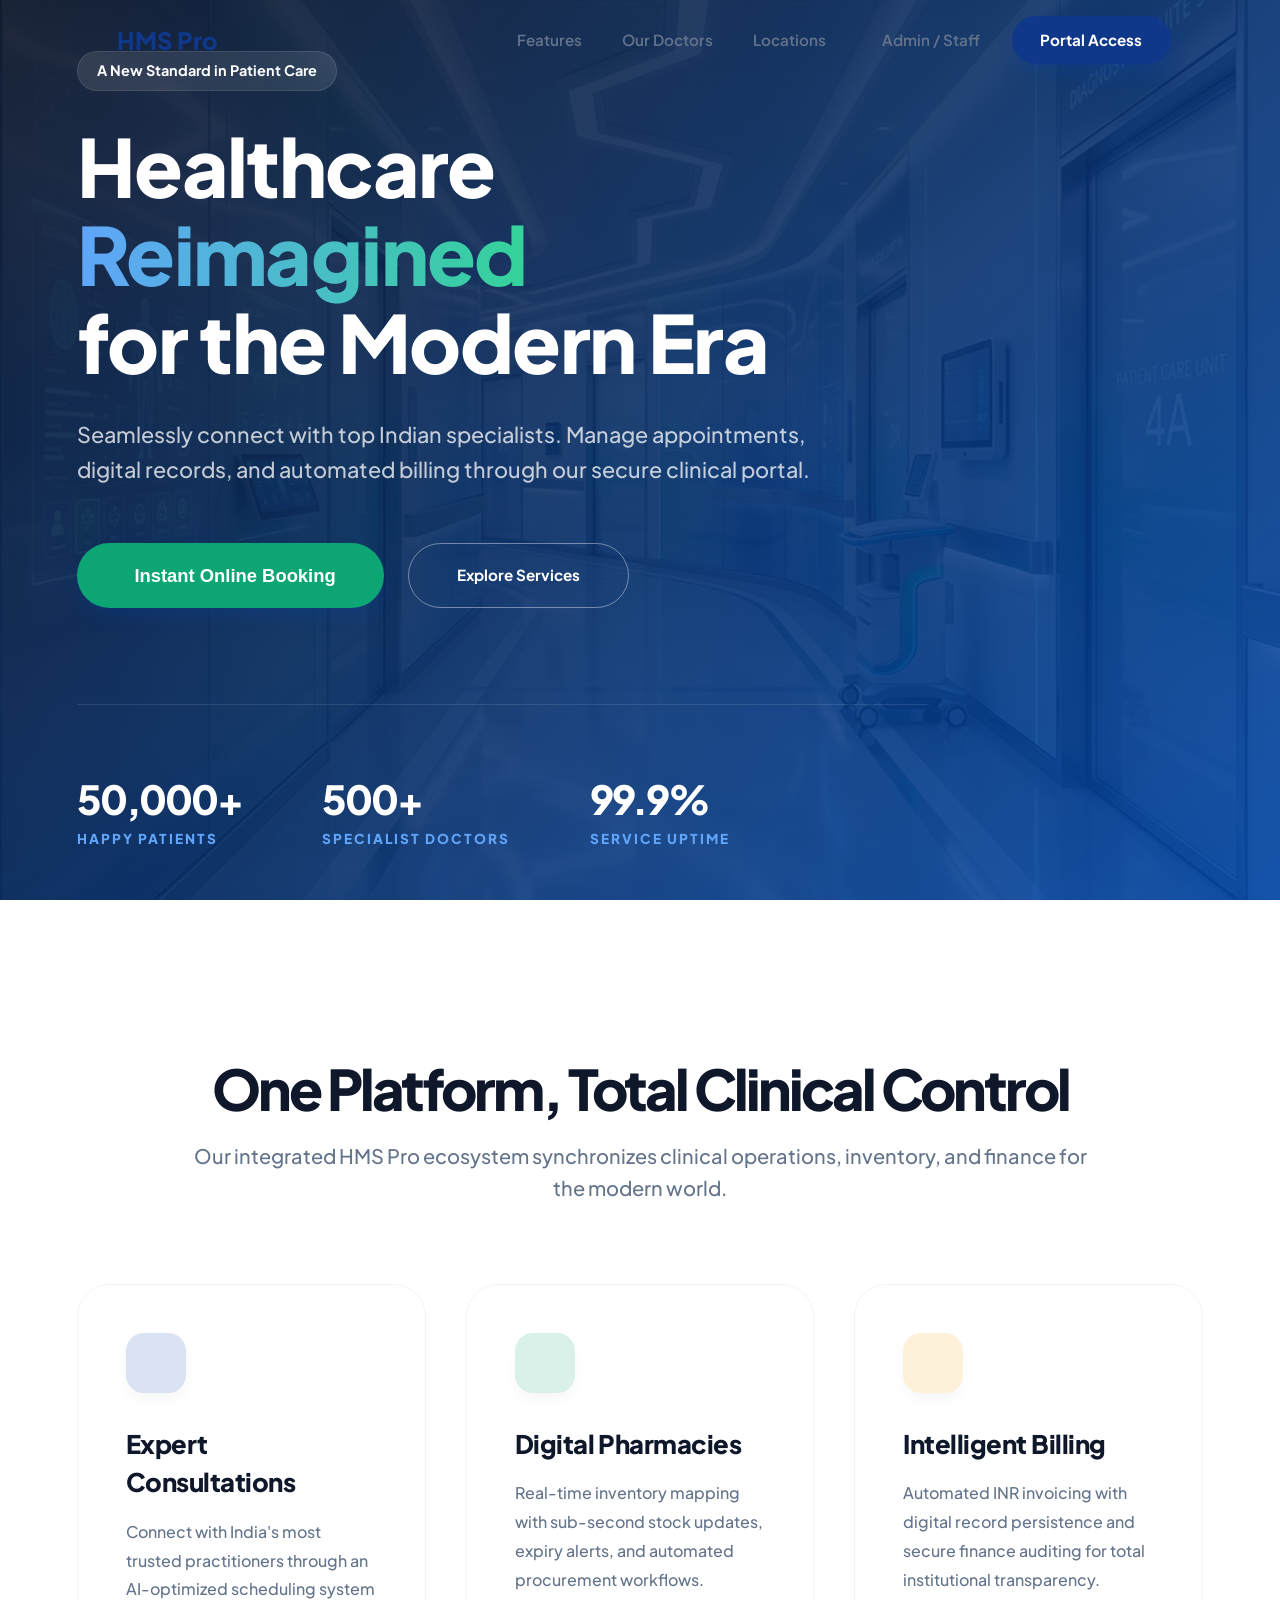
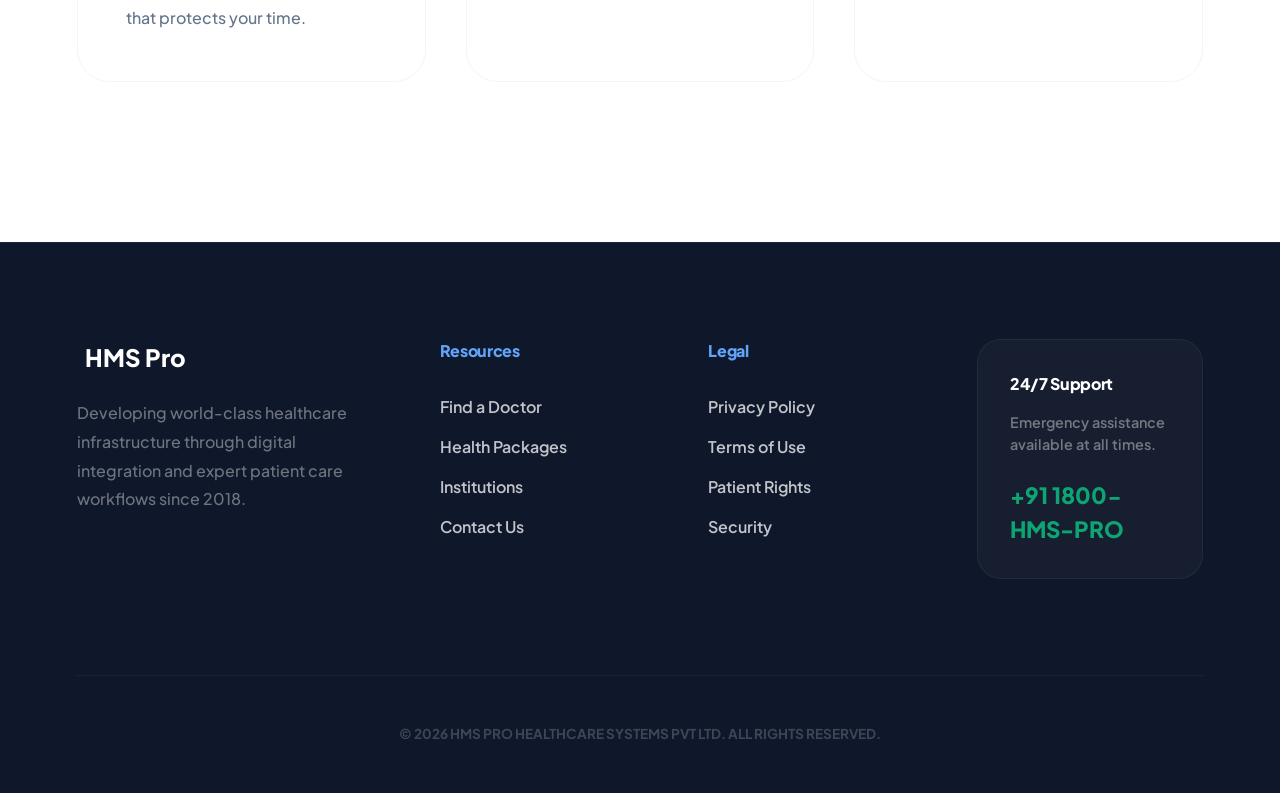
==== index.html @ 2c7e53ae "Initial commit - Hospital Management System" ====
<!DOCTYPE html>
<html lang="en">

<head>
    <meta charset="UTF-8">
    <meta name="viewport" content="width=device-width, initial-scale=1.0">
    <meta name="description"
        content="HMS Pro - Premium Indian Healthcare Management System. Book appointments with top specialists online.">
    <title>HMS Pro | Premium Indian Healthcare</title>
    <link href="https://fonts.googleapis.com/css2?family=Plus+Jakarta+Sans:wght@400;500;600;700;800&display=swap"
        rel="stylesheet">
    <link rel="stylesheet" href="style.css">
    <link rel="stylesheet" href="https://unicons.iconscout.com/release/v4.0.0/css/line.css">
</head>

<body style="display: block;">
    <!-- Navigation -->
    <nav class="sticky-nav" id="main-nav">
        <div class="container flex-between">
            <a href="#" class="hero-logo">
                <i class="uil uil-medkit"></i> HMS Pro
            </a>
            <div class="nav-links">
                <a href="#features" class="nav-link">Features</a>
                <a href="#about" class="nav-link">Our Doctors</a>
                <a href="#contact" class="nav-link">Locations</a>
                <div style="display: flex; gap: 1rem; align-items: center;">
                    <a href="login.html" class="nav-link" style="padding: 0.6rem 1rem;">Admin / Staff</a>
                    <a href="login.html" class="btn btn-primary" id="portal-access-btn">
                        Portal Access
                    </a>
                </div>
            </div>
        </div>
    </nav>

    <!-- Hero Section -->
    <header class="hero">
        <div class="hero-image-overlay"
            style="background: linear-gradient(135deg, rgba(15, 23, 42, 0.92), rgba(0, 71, 171, 0.85)), url('assets/hero-bg.png') center/cover;">
        </div>

        <div class="hero-content animate-fade-in-up">
            <div class="hero-tag">A New Standard in Patient Care</div>
            <h1>Healthcare <span>Reimagined</span><br>for the Modern Era</h1>
            <p
                style="color: rgba(255, 255, 255, 0.75); font-size: 1.35rem; max-width: 750px; margin-bottom: 3.5rem; line-height: 1.6; font-weight: 500;">
                Seamlessly connect with top Indian specialists. Manage appointments, digital records,
                and automated billing through our secure clinical portal.
            </p>
            <div class="hero-actions">
                <button class="btn btn-primary" id="instant-booking-btn"
                    style="padding: 1.25rem 3rem; font-size: 1.15rem; background: var(--success);"
                    onclick="HMS.openModal('booking-modal')">
                    <i class="uil uil-plus-circle"></i> Instant Online Booking
                </button>
                <a href="#features" class="btn btn-outline"
                    style="color: white; border-color: rgba(255, 255, 255, 0.4); padding: 1.25rem 3rem;">
                    Explore Services
                </a>
            </div>

            <!-- Hero Stats Row -->
            <div
                style="display: flex; gap: 5rem; margin-top: 6rem; border-top: 1px solid rgba(255,255,255,0.1); padding-top: 4rem;">
                <div class="stat-item">
                    <h3 style="color: white; font-size: 2.5rem; font-weight: 800; letter-spacing: -2px;">50,000+</h3>
                    <p style="color: #60A5FA; font-size: 0.85rem; font-weight: 800; letter-spacing: 2px;">HAPPY PATIENTS
                    </p>
                </div>
                <div class="stat-item">
                    <h3 style="color: white; font-size: 2.5rem; font-weight: 800; letter-spacing: -2px;">500+</h3>
                    <p style="color: #60A5FA; font-size: 0.85rem; font-weight: 800; letter-spacing: 2px;">SPECIALIST
                        DOCTORS</p>
                </div>
                <div class="stat-item">
                    <h3 style="color: white; font-size: 2.5rem; font-weight: 800; letter-spacing: -2px;">99.9%</h3>
                    <p style="color: #60A5FA; font-size: 0.85rem; font-weight: 800; letter-spacing: 2px;">SERVICE UPTIME
                    </p>
                </div>
            </div>
        </div>
    </header>

    <!-- Features Section -->
    <section id="features" class="features-section">
        <div style="text-align: center; max-width: 900px; margin: 0 auto 5rem;" class="animate-fade-in-up">
            <h2
                style="font-size: 3.5rem; font-weight: 900; letter-spacing: -3px; margin-bottom: 1.5rem; line-height: 1;">
                One Platform, Total <span>Clinical</span> Control</h2>
            <p style="color: var(--text-secondary); font-size: 1.25rem; line-height: 1.6; font-weight: 500;">
                Our integrated HMS Pro ecosystem synchronizes clinical operations, inventory, and finance for the modern
                world.
            </p>
        </div>

        <div class="feature-grid">
            <div class="feature-card">
                <div class="icon-box" style="color: var(--primary); background: rgba(0, 71, 171, 0.15);">
                    <i class="uil uil-medkit"></i>
                </div>
                <h3 style="font-size: 1.6rem; font-weight: 800; margin-bottom: 1rem; color: var(--text-primary);">Expert
                    Consultations</h3>
                <p style="color: var(--text-secondary); line-height: 1.8; font-weight: 500;">Connect with India's most
                    trusted practitioners through an AI-optimized scheduling system that protects your time.</p>
            </div>
            <div class="feature-card">
                <div class="icon-box" style="color: var(--success); background: rgba(0, 163, 108, 0.15);">
                    <i class="uil uil-flask"></i>
                </div>
                <h3 style="font-size: 1.6rem; font-weight: 800; margin-bottom: 1rem; color: var(--text-primary);">
                    Digital Pharmacies</h3>
                <p style="color: var(--text-secondary); line-height: 1.8; font-weight: 500;">Real-time inventory mapping
                    with sub-second stock updates, expiry alerts, and automated procurement workflows.</p>
            </div>
            <div class="feature-card">
                <div class="icon-box" style="color: var(--warning); background: rgba(245, 158, 11, 0.15);">
                    <i class="uil uil-bill"></i>
                </div>
                <h3 style="font-size: 1.6rem; font-weight: 800; margin-bottom: 1rem; color: var(--text-primary);">
                    Intelligent Billing</h3>
                <p style="color: var(--text-secondary); line-height: 1.8; font-weight: 500;">Automated INR invoicing
                    with digital record persistence and secure finance auditing for total institutional transparency.
                </p>
            </div>
        </div>
    </section>

    <!-- Booking Modal Popup -->
    <div class="modal-overlay" id="booking-modal">
        <div class="modal-content booking-modal-content">
            <div class="modal-header-premium">
                <h3>Find Your Slot</h3>
                <p>Instant confirmation for your medical visit.</p>
                <button class="close-btn" onclick="HMS.closeModal('booking-modal')">&times;</button>
            </div>
            <div class="modal-body-premium">
                <form id="public-booking-form" class="booking-form">
                    <div class="form-group">
                        <label for="book-name">Patient Full Name</label>
                        <input type="text" id="book-name" class="form-control" placeholder="E.g. Sumit Patel" required>
                    </div>
                    <div class="form-row booking-form-row">
                        <div class="form-group">
                            <label for="book-age">Age</label>
                            <input type="number" id="book-age" class="form-control" placeholder="25" required min="0">
                        </div>
                        <div class="form-group">
                            <label for="book-gender">Gender</label>
                            <select id="book-gender" class="form-control" required>
                                <option value="Male">Male</option>
                                <option value="Female">Female</option>
                                <option value="Other">Other</option>
                            </select>
                        </div>
                    </div>
                    <div class="form-group">
                        <label for="book-contact">Mobile Number (Login Credential)</label>
                        <input type="tel" id="book-contact" class="form-control" placeholder="9876543210" required
                            pattern="[0-9]{10}">
                    </div>
                    <div class="form-group">
                        <label for="book-doctor">Specialist Doctor</label>
                        <select id="book-doctor" class="form-control" required title="Choose a doctor">
                            <option value="" disabled selected>Loading Surgeons & Physicians...</option>
                        </select>
                    </div>
                    <div class="form-row booking-form-row" style="margin-top: 1rem;">
                        <div class="form-group">
                            <label for="book-date">Preferred Date</label>
                            <input type="date" id="book-date" class="form-control" required>
                        </div>
                        <div class="form-group">
                            <label for="book-time">Select Time Slot</label>
                            <input type="time" id="book-time" class="form-control" required>
                        </div>
                    </div>
                    <button type="submit" class="btn btn-primary booking-submit-btn" id="submit-booking-btn">
                        <i class="uil uil-check-circle"></i> Secure Patient Slot
                    </button>
                    <p
                        style="text-align: center; margin-top: 1.5rem; font-size: 0.85rem; color: var(--text-secondary); font-weight: 600;">
                        Wait times are currently: <span style="color: var(--success);">~15 minutes</span>
                    </p>
                </form>
            </div>
        </div>
    </div>

    <!-- Toast Notification Container -->
    <div class="toast-container" id="toast-container"></div>

    <!-- Main Footer -->
    <footer
        style="background: #0f172a; padding: 6rem 6% 3rem; color: white; border-top: 1px solid rgba(255,255,255,0.05);">
        <div
            style="max-width: 1400px; margin: 0 auto; display: grid; grid-template-columns: 1.5fr 1fr 1fr 1.2fr; gap: 5rem;">
            <div>
                <a href="#" class="hero-logo" style="margin-bottom: 1.5rem; color: white;">
                    <i class="uil uil-medkit"></i> HMS Pro
                </a>
                <p style="color: rgba(255,255,255,0.4); line-height: 1.8; margin-bottom: 2rem; font-weight: 500;">
                    Developing world-class healthcare infrastructure through digital integration
                    and expert patient care workflows since 2018.
                </p>
                <div style="display: flex; gap: 1rem;">
                    <a href="#" style="color: rgba(255,255,255,0.85); font-size: 1.5rem;"><i
                            class="uil uil-facebook"></i></a>
                    <a href="#" style="color: rgba(255,255,255,0.85); font-size: 1.5rem;"><i
                            class="uil uil-twitter"></i></a>
                    <a href="#" style="color: rgba(255,255,255,0.85); font-size: 1.5rem;"><i
                            class="uil uil-instagram"></i></a>
                </div>
            </div>
            <div>
                <h4 style="font-weight: 800; margin-bottom: 2rem; color: #60A5FA;">Resources</h4>
                <div style="display: flex; flex-direction: column; gap: 1rem;">
                    <a href="#" style="color: rgba(255,255,255,0.75); text-decoration: none; font-weight: 600;">Find a
                        Doctor</a>
                    <a href="#" style="color: rgba(255,255,255,0.75); text-decoration: none; font-weight: 600;">Health
                        Packages</a>
                    <a href="#"
                        style="color: rgba(255,255,255,0.75); text-decoration: none; font-weight: 600;">Institutions</a>
                    <a href="#" style="color: rgba(255,255,255,0.75); text-decoration: none; font-weight: 600;">Contact
                        Us</a>
                </div>
            </div>
            <div>
                <h4 style="font-weight: 800; margin-bottom: 2rem; color: #60A5FA;">Legal</h4>
                <div style="display: flex; flex-direction: column; gap: 1rem;">
                    <a href="#" style="color: rgba(255,255,255,0.75); text-decoration: none; font-weight: 600;">Privacy
                        Policy</a>
                    <a href="#" style="color: rgba(255,255,255,0.75); text-decoration: none; font-weight: 600;">Terms of
                        Use</a>
                    <a href="#" style="color: rgba(255,255,255,0.75); text-decoration: none; font-weight: 600;">Patient
                        Rights</a>
                    <a href="#"
                        style="color: rgba(255,255,255,0.75); text-decoration: none; font-weight: 600;">Security</a>
                </div>
            </div>
            <div
                style="background: rgba(255,255,255,0.03); padding: 2rem; border-radius: 24px; border: 1px solid rgba(255,255,255,0.05);">
                <h4 style="font-weight: 800; margin-bottom: 1rem; color: white;">24/7 Support</h4>
                <p style="color: rgba(255,255,255,0.4); font-size: 0.9rem; margin-bottom: 1.5rem; font-weight: 600;">
                    Emergency assistance available at all times.</p>
                <div style="color: var(--success); font-size: 1.4rem; font-weight: 800;">+91 1800-HMS-PRO</div>
            </div>
        </div>
        <div
            style="text-align: center; margin-top: 6rem; padding-top: 3rem; border-top: 1px solid rgba(255,255,255,0.05); color: rgba(255,255,255,0.2); font-size: 0.85rem; font-weight: 700;">
            &copy; 2026 HMS PRO HEALTHCARE SYSTEMS PVT LTD. ALL RIGHTS RESERVED.
        </div>
    </footer>

    <!-- Scripts -->
    <script src="script.js"></script>
    <script>
        // Hero Navigation Scroll Effect
        window.addEventListener('scroll', () => {
            const nav = document.getElementById('main-nav');
            if (window.scrollY > 100) {
                nav.classList.add('scrolled');
            } else {
                nav.classList.remove('scrolled');
            }
        });
    </script>
</body>

</html>
---- style.css ----
/* 
  HMS Pro - Premium Healthcare Design System
  Aesthetic: Deep Indigo & Emerald (Trust & Vitality)
*/

:root {
  /* Color Palette - HSL for better control */
  --primary-hsl: 220, 80%, 30%;
  --primary: hsl(var(--primary-hsl));
  --primary-light: hsl(220, 80%, 50%);
  --primary-dark: hsl(220, 80%, 20%);
  
  --secondary: #0F172A; /* Deep Slate */
  --accent: #60A5FA;    /* Sky Blue */
  
  --success-hsl: 160, 85%, 35%;
  --success: hsl(var(--success-hsl));
  --success-light: hsl(160, 85%, 45%);
  
  --danger: #EF4444;
  --warning: #F59E0B;
  
  --background: #F8FAFC;
  --surface: #FFFFFF;
  --text-primary: #0F172A;
  --text-secondary: #64748B;
  --text-muted: #94A3B8;
  
  /* System Constants */
  --sidebar-width: 280px;
  --nav-height: 80px;
  --border-radius: 16px;
  --card-shadow: 0 10px 30px -10px rgba(0, 0, 0, 0.1);
  --glass: rgba(255, 255, 255, 0.7);
  --glass-border: rgba(255, 255, 255, 0.3);
}

/* Base Styles */
* {
  margin: 0;
  padding: 0;
  box-sizing: border-box;
}

body {
  font-family: 'Plus Jakarta Sans', sans-serif;
  background-color: var(--background);
  color: var(--text-primary);
  line-height: 1.5;
  overflow-x: hidden;
  transition: background 0.3s ease;
}

h1, h2, h3, h4 {
  font-weight: 800;
  letter-spacing: -0.02em;
}

a {
  text-decoration: none;
  transition: all 0.3s ease;
}

/* Utilities */
.container {
  width: 100%;
  max-width: 1400px;
  margin: 0 auto;
  padding: 0 2rem;
}

.flex-between {
  display: flex;
  justify-content: space-between;
  align-items: center;
}

.animate-fade-in-up {
  animation: fadeInUp 0.8s cubic-bezier(0.16, 1, 0.3, 1) forwards;
}

@keyframes fadeInUp {
  from { opacity: 0; transform: translateY(30px); }
  to { opacity: 1; transform: translateY(0); }
}

/* Buttons */
.btn {
  padding: 0.8rem 1.8rem;
  border-radius: 50px;
  font-weight: 700;
  cursor: pointer;
  display: inline-flex;
  align-items: center;
  gap: 0.6rem;
  font-size: 0.95rem;
  transition: all 0.4s cubic-bezier(0.175, 0.885, 0.32, 1.275);
  border: none;
}

.btn-primary {
  background: var(--primary);
  color: white;
  box-shadow: 0 10px 20px -5px rgba(0, 71, 171, 0.3);
}

.btn-primary:hover {
  transform: translateY(-3px);
  box-shadow: 0 15px 30px -5px rgba(0, 71, 171, 0.4);
}

.btn-success {
  background: var(--success);
  color: white;
}

.btn-outline {
  background: transparent;
  border: 1.5px solid rgba(0, 71, 171, 0.2);
  color: var(--primary);
}

/* Navigation */
.sticky-nav {
  position: fixed;
  top: 0;
  left: 0;
  right: 0;
  height: var(--nav-height);
  z-index: 1000;
  transition: all 0.4s ease;
  padding: 0 6%;
  display: flex;
  align-items: center;
}

.sticky-nav.scrolled {
  background: rgba(255, 255, 255, 0.8);
  backdrop-filter: blur(20px);
  box-shadow: 0 4px 30px rgba(0, 0, 0, 0.05);
  height: 70px;
}

.hero-logo {
  font-size: 1.5rem;
  font-weight: 800;
  color: var(--primary);
  display: flex;
  align-items: center;
  gap: 0.5rem;
}

.nav-links {
  display: flex;
  gap: 2.5rem;
  align-items: center;
}

.nav-link {
  color: #64748B;
  font-weight: 600;
  font-size: 0.95rem;
}

.nav-link:hover {
  color: var(--primary);
  opacity: 1;
}

/* Animations */
.animate-fade-in-up {
  animation: fadeInUp 0.8s cubic-bezier(0.16, 1, 0.3, 1) forwards;
}

@keyframes fadeInUp {
  from { opacity: 0; transform: translateY(30px); }
  to { opacity: 1; transform: translateY(0); }
}


/* Hero Section */
.hero {
  position: relative;
  min-height: 100vh;
  display: flex;
  align-items: center;
  padding: 0 6%;
  color: white;
  overflow: hidden;
}

.hero-image-overlay {
  position: absolute;
  top: 0;
  left: 0;
  width: 100%;
  height: 100%;
  z-index: -1;
}

.hero-content {
  max-width: 850px;
}

.hero-tag {
  display: inline-block;
  background: rgba(255,255,255,0.1);
  padding: 0.5rem 1.2rem;
  border-radius: 50px;
  font-size: 0.9rem;
  font-weight: 700;
  margin-bottom: 2rem;
  backdrop-filter: blur(10px);
  border: 1px solid rgba(255,255,255,0.1);
}

.hero h1 {
  font-size: 5rem;
  line-height: 1.1;
  margin-bottom: 2rem;
}

.hero h1 span {
  background: linear-gradient(to right, #60A5FA, #34D399);
  -webkit-background-clip: text;
  background-clip: text;
  -webkit-text-fill-color: transparent;
}

.hero-actions {
  display: flex;
  gap: 1.5rem;
}

/* Features */
.features-section {
  padding: 10rem 6%;
  background: white;
}

.feature-grid {
  display: grid;
  grid-template-columns: repeat(3, 1fr);
  gap: 2.5rem;
}

.feature-card {
  padding: 3rem;
  background: white;
  border-radius: 32px;
  border: 1px solid #F1F5F9;
  transition: all 0.4s ease;
}

.feature-card:hover {
  transform: translateY(-15px);
  box-shadow: 0 40px 60px -20px rgba(0, 0, 0, 0.08);
  border-color: rgba(0, 71, 171, 0.1);
}

.icon-box {
  width: 60px;
  height: 60px;
  border-radius: 18px;
  display: flex;
  align-items: center;
  justify-content: center;
  font-size: 1.85rem;
  margin-bottom: 2rem;
  box-shadow: 0 8px 16px -4px rgba(0,0,0,0.05);
}

/* Premium Modal */
.modal-overlay {
  position: fixed;
  top: 0;
  left: 0;
  width: 100%;
  height: 100%;
  background: rgba(15, 23, 42, 0.75);
  backdrop-filter: blur(12px);
  display: none;
  justify-content: center;
  align-items: center;
  z-index: 9999;
  opacity: 0;
  transition: opacity 0.4s ease;
  padding: 2rem 1rem;
}

.modal-content.booking-modal-content {
  background: white;
  width: 420px;
  max-width: 100%;
  max-height: 90vh;
  overflow-y: auto;
  border-radius: 20px;
  box-shadow: 0 40px 80px -15px rgba(0, 0, 0, 0.35);
  transform: scale(0.9);
  transition: transform 0.4s cubic-bezier(0.175, 0.885, 0.32, 1.275);
  scrollbar-width: thin;
  scrollbar-color: var(--primary) #f1f5f9;
}

.modal-header-premium {
  background: white;
  padding: 1.5rem 1.8rem;
  color: var(--text-primary);
  position: relative;
  border-bottom: 1px solid #f1f5f9;
}

.modal-header-premium h3 {
  font-size: 1.5rem;
  margin-bottom: 0.2rem;
  color: var(--primary);
}

.modal-header-premium p {
  opacity: 0.7;
  font-weight: 600;
  font-size: 0.85rem;
}

.close-btn {
  position: absolute;
  top: 1.5rem;
  right: 1.5rem;
  background: #f1f5f9;
  border: none;
  color: var(--text-secondary);
  width: 32px;
  height: 32px;
  border-radius: 50%;
  font-size: 1.2rem;
  cursor: pointer;
  display: flex;
  align-items: center;
  justify-content: center;
  transition: all 0.3s ease;
}

.close-btn:hover {
  background: var(--danger);
  color: white;
  transform: rotate(90deg);
}

.modal-body-premium {
  padding: 1.5rem 1.8rem;
}

.form-group {
  margin-bottom: 1.2rem;
}

.form-group label {
  display: block;
  font-weight: 700;
  font-size: 0.9rem;
  margin-bottom: 0.6rem;
  color: var(--text-secondary);
}

.form-control {
  width: 100%;
  padding: 0.8rem 1rem;
  border-radius: 10px;
  border: 2px solid #F1F5F9;
  font-family: inherit;
  font-weight: 600;
  font-size: 0.9rem;
  transition: all 0.3s ease;
}

.form-control:focus {
  border-color: var(--primary);
  outline: none;
  background: #F8FAFC;
}

.booking-form-row {
  display: grid;
  grid-template-columns: 1fr 1fr;
  gap: 1.5rem;
}

.booking-submit-btn {
  width: 100%;
  padding: 1.2rem;
  margin-top: 1rem;
}

/* Toasts */
.toast-container {
  position: fixed;
  bottom: 2rem;
  right: 2rem;
  z-index: 10000;
  display: flex;
  flex-direction: column;
  gap: 1rem;
}

.toast {
  background: white;
  padding: 1.5rem 2rem;
  border-radius: 20px;
  box-shadow: 0 20px 40px rgba(0, 0, 0, 0.1);
  display: flex;
  align-items: center;
  gap: 1.2rem;
  border-left: 6px solid var(--success);
  transform: translateX(120%);
  transition: transform 0.5s cubic-bezier(0.175, 0.885, 0.32, 1.275);
}

.toast.show {
  transform: translateX(0);
}

/* Sidebar & Admin Styles */
.main-content {
  margin-left: var(--sidebar-width);
  flex: 1;
  padding: 2rem;
  background: #F1F5F9;
  min-height: 100vh;
  transition: margin 0.3s ease;
}

.main-content.full-width {
  margin-left: 0 !important;
}

.topbar {
  background: white;
  padding: 1.2rem 2rem;
  border-radius: 20px;
  margin-bottom: 2.5rem;
  box-shadow: 0 4px 25px rgba(0, 0, 0, 0.05);
  display: flex;
  justify-content: space-between;
  align-items: center;
  border: 1px solid #f1f5f9;
}

.sidebar {
  width: var(--sidebar-width);
  background: #0F172A; /* Premium Deep Slate */
  position: fixed;
  height: 100vh;
  padding: 2rem 1.2rem;
  display: flex;
  flex-direction: column;
  z-index: 1000;
  transition: all 0.4s cubic-bezier(0.16, 1, 0.3, 1);
}

.sidebar.hidden {
  transform: translateX(-100%);
}

.sidebar-header {
  margin-bottom: 3.5rem;
  display: flex;
  align-items: center;
  gap: 1rem;
  color: white;
  padding-left: 1rem;
}

.sidebar-header i {
  font-size: 1.8rem;
  color: var(--accent);
}

.sidebar-header h2 {
  font-size: 1.4rem;
  letter-spacing: -1px;
}

.menu-item {
  display: flex;
  align-items: center;
  gap: 1.2rem;
  padding: 1rem 1.4rem;
  border-radius: 12px;
  color: rgba(255, 255, 255, 0.6);
  font-weight: 600;
  margin-bottom: 0.8rem;
  font-size: 0.95rem;
  transition: all 0.3s ease;
}

.menu-item i {
  font-size: 1.35rem;
}

.menu-item:hover {
  background: rgba(255, 255, 255, 0.05);
  color: white;
}

.menu-item.active {
  background: var(--primary);
  color: white;
  box-shadow: 0 10px 20px -5px rgba(0, 71, 171, 0.4);
}

.menu-item.text-danger {
  color: #EF4444;
}

.menu-item.text-danger:hover {
  background: rgba(239, 68, 68, 0.1);
  color: #EF4444;
}

.sidebar-footer {
  margin-top: auto;
  border-top: 1px solid rgba(255, 255, 255, 0.1);
  padding-top: 1.5rem;
}

.table-responsive {
  width: 100%;
  overflow-x: auto;
  border-radius: 12px;
}

table {
  width: 100%;
  border-collapse: separate;
  border-spacing: 0;
  margin-top: 1rem;
}

th {
  background: #F8FAFC;
  padding: 1.2rem 1.5rem;
  text-align: left;
  font-weight: 700;
  color: var(--text-secondary);
  font-size: 0.85rem;
  text-transform: uppercase;
  letter-spacing: 0.05em;
  border-bottom: 1px solid #f1f5f9;
}

td {
  padding: 1.2rem 1.5rem;
  border-bottom: 1px solid #f8fafc;
  color: var(--text-primary);
  font-size: 0.95rem;
  font-weight: 500;
}

tr:hover td {
  background: #FBFCFE;
}

.badge {
  padding: 0.4rem 1rem;
  border-radius: 50px;
  font-size: 0.8rem;
  font-weight: 700;
  display: inline-block;
  text-transform: capitalize;
}

.badge.active, .badge.success, .badge.paid {
  background: rgba(16, 185, 129, 0.1);
  color: #10B981;
}

.badge.pending, .badge.warning {
  background: rgba(245, 158, 11, 0.1);
  color: #F59E0B;
}

.badge.danger, .badge.cancelled {
  background: rgba(239, 68, 68, 0.1);
  color: #EF4444;
}

.data-card {
  background: white;
  border-radius: 24px;
  padding: 2rem;
  box-shadow: 0 4px 20px rgba(0, 0, 0, 0.03);
  border: 1px solid #f1f5f9;
  margin-bottom: 2rem;
}

.card-header {
  margin-bottom: 1.5rem;
  display: flex;
  justify-content: space-between;
  align-items: center;
}

.card-header h3 {
  font-size: 1.3rem;
  color: var(--primary);
}

/* Authentication & Auth Cards */
.auth-container {
  min-height: 100vh;
  display: flex;
  align-items: center;
  justify-content: center;
  padding: 2rem;
  position: relative;
  overflow: hidden;
  background: var(--background);
}

.auth-card {
  background: white;
  padding: 3.5rem 3rem;
  border-radius: 32px;
  width: 100%;
  max-width: 450px;
  box-shadow: 0 40px 100px -20px rgba(15, 23, 42, 0.2);
  position: relative;
  z-index: 10;
  border: 1px solid #f1f5f9;
  animation: fadeIn 0.8s cubic-bezier(0.16, 1, 0.3, 1) forwards;
  opacity: 0; /* Starts hidden to let animation play */
}

.auth-header {
  text-align: center;
  margin-bottom: 2.5rem;
}

.auth-header h1 {
  font-size: 1.8rem;
  color: var(--primary);
  margin-bottom: 0.5rem;
}

.auth-header p {
  color: var(--text-secondary);
  font-weight: 500;
}

.blob {
  position: absolute;
  filter: blur(80px);
  z-index: 1;
  opacity: 0.4;
  border-radius: 50%;
}

.blob-primary { background: var(--primary-light); }
.blob-success { background: var(--success); }

@keyframes fadeIn {
  from { opacity: 0; transform: translateY(20px); }
  to { opacity: 1; transform: translateY(0); }
}

.animate-fade-in {
  animation: fadeIn 0.8s cubic-bezier(0.16, 1, 0.3, 1) forwards;
}
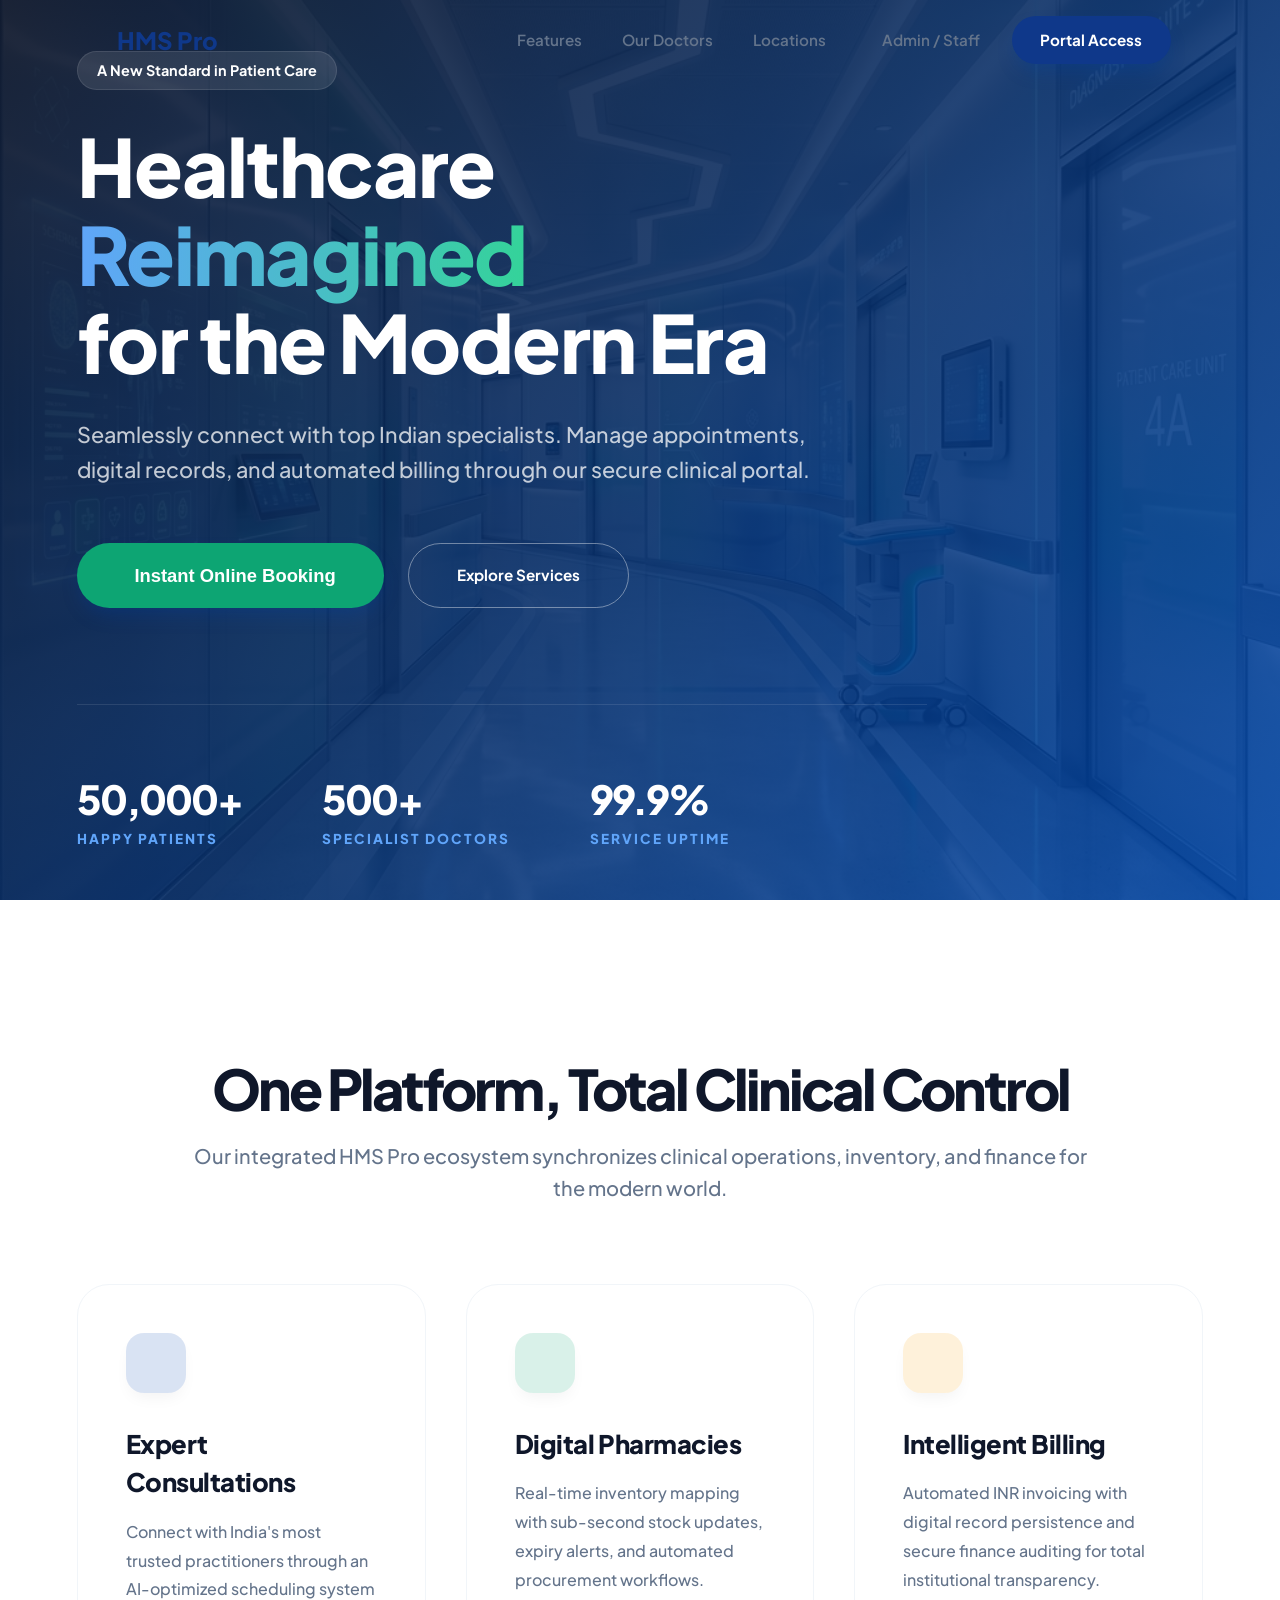
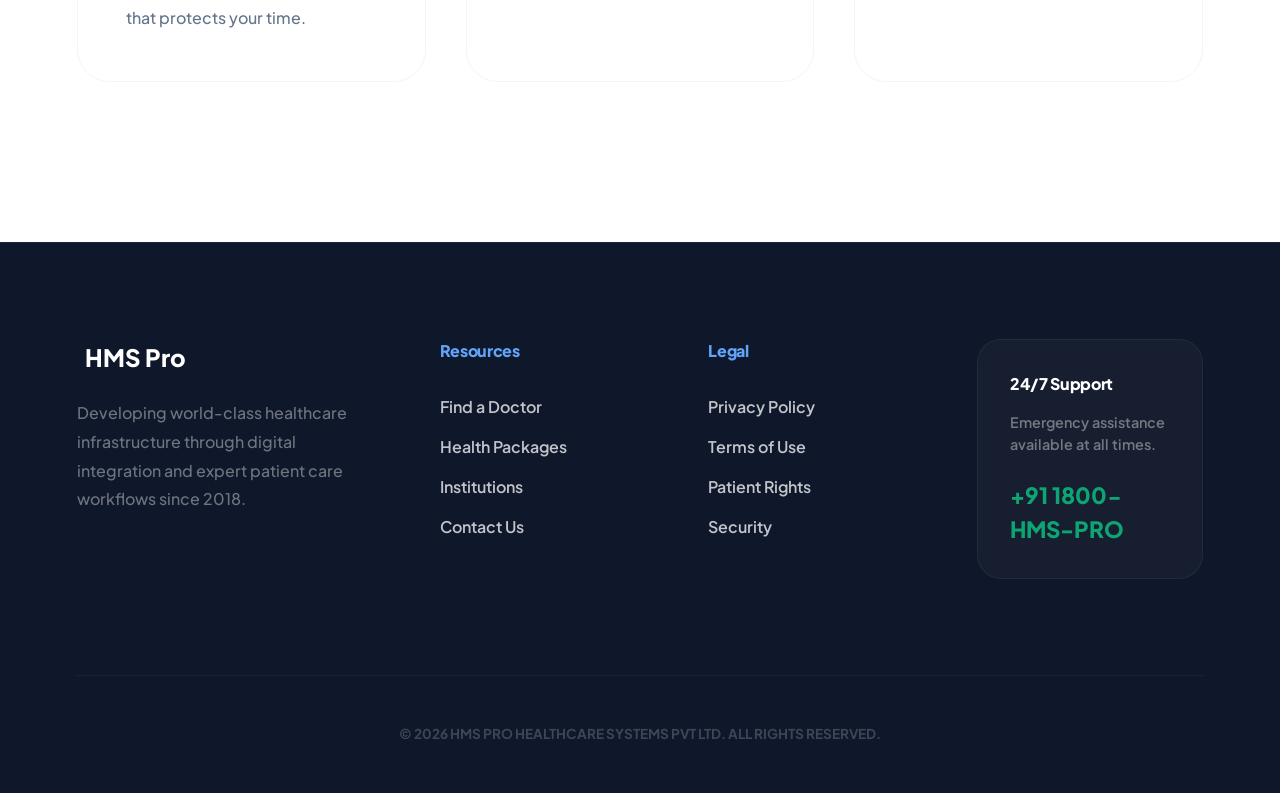
==== commit 0504a8d0: "Added appointment booking feature" ====
--- a/index.html
+++ b/index.html
@@ -20,7 +20,10 @@
             <a href="#" class="hero-logo">
                 <i class="uil uil-medkit"></i> HMS Pro
             </a>
-            <div class="nav-links">
+            <button id="mobile-menu-btn" class="hidden-desktop">
+                <i class="uil uil-bars"></i>
+            </button>
+            <div class="nav-links" id="nav-links">
                 <a href="#features" class="nav-link">Features</a>
                 <a href="#about" class="nav-link">Our Doctors</a>
                 <a href="#contact" class="nav-link">Locations</a>
@@ -61,7 +64,7 @@
             </div>
 
             <!-- Hero Stats Row -->
-            <div
+            <div class="hero-stats-row"
                 style="display: flex; gap: 5rem; margin-top: 6rem; border-top: 1px solid rgba(255,255,255,0.1); padding-top: 4rem;">
                 <div class="stat-item">
                     <h3 style="color: white; font-size: 2.5rem; font-weight: 800; letter-spacing: -2px;">50,000+</h3>
@@ -193,7 +196,7 @@
     <!-- Main Footer -->
     <footer
         style="background: #0f172a; padding: 6rem 6% 3rem; color: white; border-top: 1px solid rgba(255,255,255,0.05);">
-        <div
+        <div class="footer-grid"
             style="max-width: 1400px; margin: 0 auto; display: grid; grid-template-columns: 1.5fr 1fr 1fr 1.2fr; gap: 5rem;">
             <div>
                 <a href="#" class="hero-logo" style="margin-bottom: 1.5rem; color: white;">
--- a/style.css
+++ b/style.css
@@ -665,4 +665,194 @@
 
 .animate-fade-in {
   animation: fadeIn 0.8s cubic-bezier(0.16, 1, 0.3, 1) forwards;
+}
+
+/* --- Responsive Media Queries --- */
+
+/* Mobile Menu Button (Hidden by default) */
+#mobile-menu-btn {
+  display: none;
+  font-size: 1.8rem;
+  color: var(--primary);
+  background: transparent;
+  border: none;
+  cursor: pointer;
+}
+
+/* 1. Large Tablets & Small Desktops (< 1200px) */
+@media (max-width: 1200px) {
+  .container {
+    padding: 0 1.5rem;
+  }
+  
+  .hero h1 {
+    font-size: 4rem;
+  }
+}
+
+/* 2. Tablets (< 992px) */
+@media (max-width: 992px) {
+  /* Navigation */
+  #mobile-menu-btn {
+    display: block;
+  }
+
+  .nav-links {
+    position: fixed;
+    top: var(--nav-height);
+    left: 0;
+    width: 100%;
+    background: white;
+    flex-direction: column;
+    padding: 2rem;
+    gap: 1.5rem;
+    box-shadow: 0 10px 30px rgba(0,0,0,0.1);
+    transform: translateY(-150%);
+    transition: transform 0.4s ease;
+    z-index: 999;
+  }
+
+  .nav-links.active {
+    transform: translateY(0);
+  }
+
+  .nav-links div {
+    flex-direction: column;
+    width: 100%;
+  }
+
+  .nav-links .btn {
+    width: 100%;
+    justify-content: center;
+  }
+
+  /* Hero */
+  .hero {
+    padding: 10rem 6% 5rem;
+    text-align: center;
+    min-height: auto;
+  }
+
+  .hero-content {
+    margin: 0 auto;
+  }
+
+  .hero h1 {
+    font-size: 3.5rem;
+  }
+
+  .hero-actions {
+    justify-content: center;
+    flex-direction: column;
+  }
+
+  .hero-stats-row {
+    flex-direction: column;
+    gap: 2rem !important;
+    margin-top: 4rem !important;
+  }
+
+  /* Features */
+  .feature-grid {
+    grid-template-columns: repeat(2, 1fr);
+  }
+
+  /* Footer */
+  .footer-grid {
+    grid-template-columns: 1fr 1fr !important;
+    gap: 3rem !important;
+  }
+
+  /* Dashboard Layout */
+  .sidebar {
+    position: fixed;
+    top: 0;
+    left: 0;
+    width: var(--sidebar-width);
+    height: 100vh;
+    z-index: 1000;
+    transition: transform 0.4s cubic-bezier(0.16, 1, 0.3, 1);
+    transform: translateX(-100%);
+    box-shadow: 20px 0 50px rgba(0,0,0,0.2);
+  }
+
+  .sidebar.active {
+    transform: translateX(0);
+  }
+
+  .main-content {
+    margin-left: 0 !important;
+    padding: 1.5rem;
+    width: 100%;
+  }
+
+  .topbar {
+    padding: 1rem;
+  }
+
+  .topbar h1 {
+    font-size: 1.2rem;
+  }
+}
+
+/* 3. Mobile Phones (< 768px) */
+@media (max-width: 768px) {
+  .hero h1 {
+    font-size: 2.8rem;
+  }
+
+  .hero p {
+    font-size: 1.1rem !important;
+  }
+
+  .feature-grid {
+    grid-template-columns: 1fr;
+  }
+
+  .features-section h2 {
+    font-size: 2.5rem !important;
+  }
+
+  .footer-grid {
+    grid-template-columns: 1fr !important;
+  }
+
+  .auth-card {
+    padding: 2rem;
+  }
+
+  .form-row, .booking-form-row {
+    grid-template-columns: 1fr;
+    gap: 1rem;
+  }
+
+  .stats-grid-6 {
+    grid-template-columns: 1fr;
+  }
+
+  .dash-grid {
+    grid-template-columns: 1fr;
+  }
+
+  .modal-content.booking-modal-content {
+    width: 95%;
+    margin: 0.5rem;
+  }
+}
+
+/* Utilities */
+.hidden-mobile {
+  display: none !important;
+}
+
+@media (min-width: 993px) {
+  .hidden-desktop {
+    display: none !important;
+  }
+}
+
+.table-responsive {
+  width: 100%;
+  overflow-x: auto;
+  -webkit-overflow-scrolling: touch;
 }
